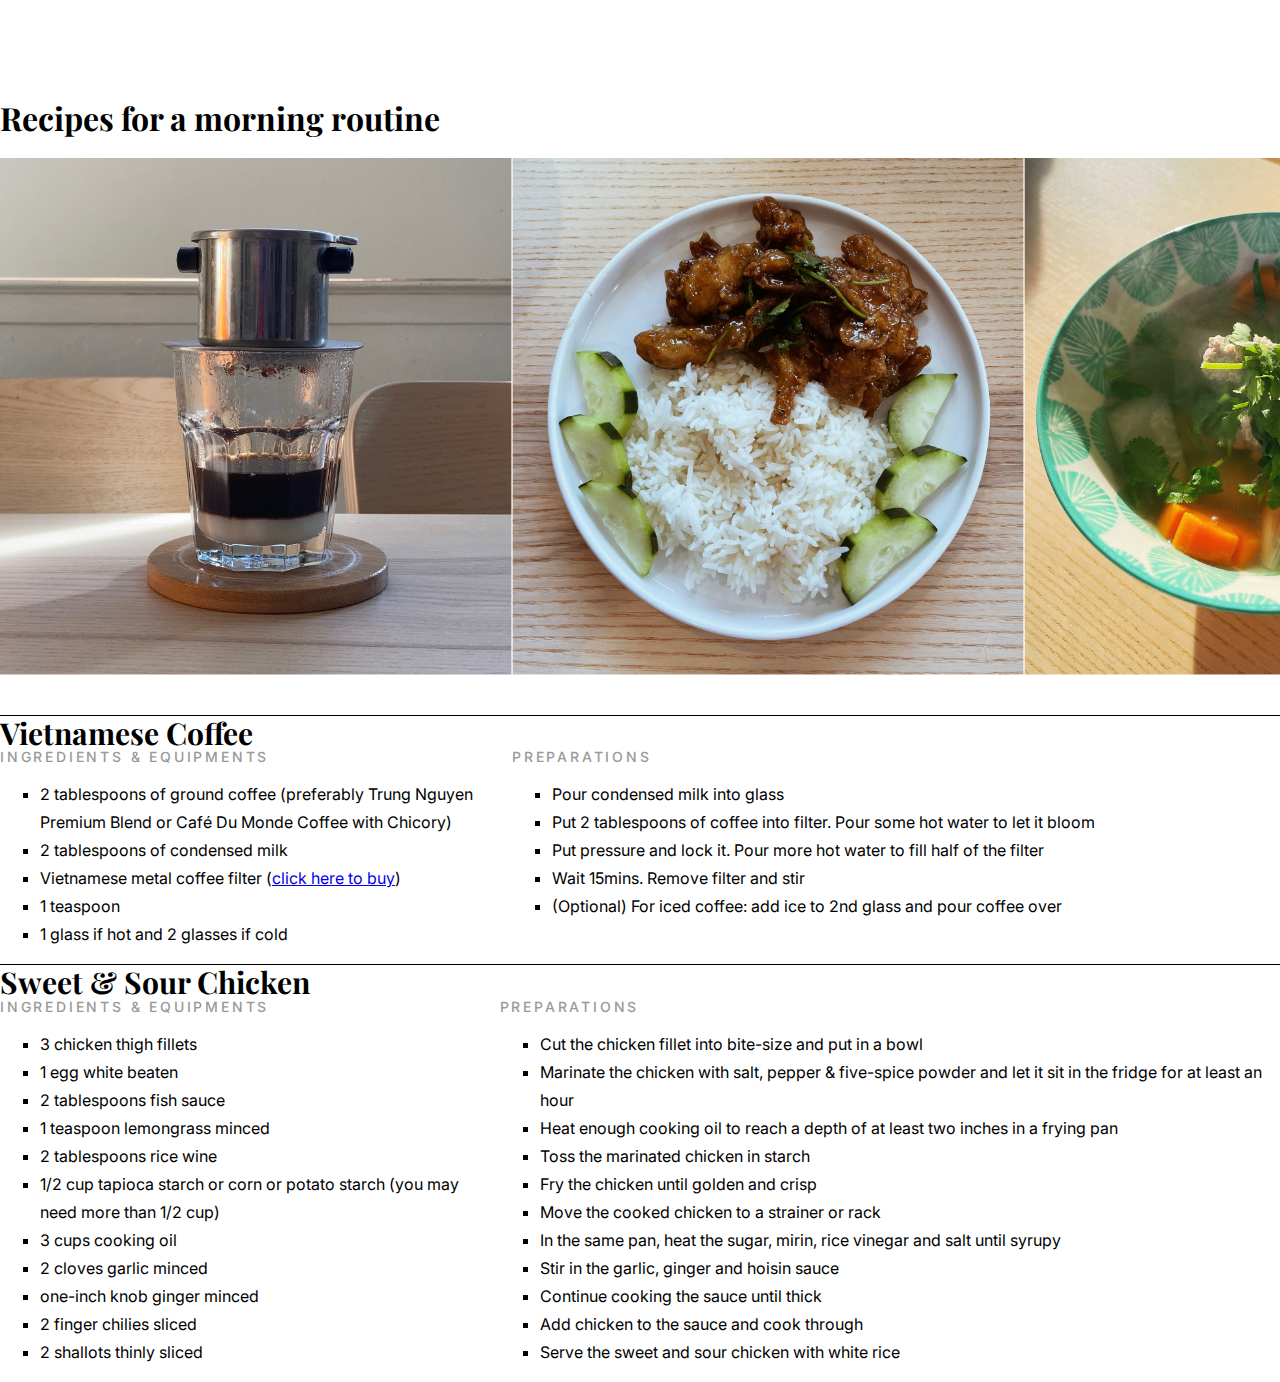
==== bui.ann/recipes/index.html @ 7e84c01c "added bui.ann folder" ====
<html lang="en">
<head>
    <meta charset="UTF-8">
    <meta http-equiv="X-UA-Compatible" content="IE=edge">
    <meta name="viewport" content="width=device-width, initial-scale=1.0">
    <title>M1/Recipes</title>
    <link rel="stylesheet" href="style.css">
    <link rel="stylesheet" href="normalize.css"/>
</head>
<body>
    <div class="headerWrapper">
        <h1>Recipes for a morning routine</h1>
            <div class="imagesWrapper">
                <img src="./images/v-1.jpg" alt="Vietnamese-Coffee-Filter-Vietnam-Authentic">
                <img src="./images/c-3.jpg" alt="Sweet-Sour-Chicken">
                <img src="./images/s-2.jpg" alt="Squash-Soup">
            </div>
    </div>

    <div class="bodyWrapper">
        <div class="firstRecipeWrapper">
            <h4 class="recipeTitle">Vietnamese Coffee</h4>
                <div class="stepsWrapper">
                    <div class="ingredientsWrapper">
                        <h5 class="stepsTitle">Ingredients & equipments</h5>
                        <ul class="ingredientsList">
                            <li>2 tablespoons of ground coffee (preferably Trung Nguyen Premium Blend or Café Du Monde Coffee with Chicory)</li>
                            <li>2 tablespoons of condensed milk</li>
                            <li>Vietnamese metal coffee filter (<a href="https://www.amazon.com/Vietnamese-Coffee-Filter-Vietnam-Authentic/dp/B07K3Q9FYW/ref=pd_lpo_79_t_2/147-5899762-2277642?_encoding=UTF8&pd_rd_i=B07K3Q9FYW&pd_rd_r=cd6ca549-2805-4271-8a11-a32852b49704&pd_rd_w=Ut9VC&pd_rd_wg=uOaaj&pf_rd_p=7b36d496-f366-4631-94d3-61b87b52511b&pf_rd_r=98XJFGK22X9PWTG6D9SR&psc=1&refRID=98XJFGK22X9PWTG6D9SR">click here to buy</a>)</li>
                            <li>1 teaspoon</li>
                            <li>1 glass if hot and 2 glasses if cold</li>
                        </ul>
                    </div>

                    <div class="prepWrapper">
                        <h5 class="stepsTitle">Preparations</h5>
                        <ul class="prepList">
                            <li>Pour condensed milk into glass</li>
                            <li>Put 2 tablespoons of coffee into filter. Pour some hot water to let it bloom</li>
                            <li>Put pressure and lock it. Pour more hot water to fill half of the filter</li>
                            <li>Wait 15mins. Remove filter and stir</li>
                            <li>(Optional) For iced coffee: add ice to 2nd glass and pour coffee over</li>
                        </ul>
                    </div>                   
                </div>
        </div>

        <div class="secondRecipeWrapper">
            <h4 class="recipeTitle">Sweet & Sour Chicken</h4>
                <div class="stepsWrapper">
                    <div class="ingredientsWrapper">
                        <h5 class="stepsTitle">Ingredients & equipments</h5>
                        <ul class="ingredientsList">
                            <li>3 chicken thigh fillets</li>
                            <li>1 egg white beaten</li>
                            <li>2 tablespoons fish sauce</li>
                            <li>1 teaspoon lemongrass minced</li>
                            <li>2 tablespoons rice wine</li>
                            <li>1/2 cup tapioca starch or corn or potato starch (you may need more than 1/2 cup)</li>
                            <li>3 cups cooking oil</li>
                            <li>2 cloves garlic minced</li>
                            <li>one-inch knob ginger minced</li>
                            <li>2 finger chilies sliced</li>
                            <li>2 shallots thinly sliced</li>
                        </ul>
                    </div>

                    <div class="prepWrapper">
                        <h5 class="stepsTitle">Preparations</h5>
                        <ul class="prepList">
                            <li>Cut the chicken fillet into bite-size and put in a bowl</li>
                            <li>Marinate the chicken with salt, pepper & five-spice powder and let it sit in the fridge for at least an hour </li>
                            <li>Heat enough cooking oil to reach a depth of at least two inches in a frying pan </li>
                            <li>Toss the marinated chicken in starch </li>
                            <li>Fry the chicken until golden and crisp </li>
                            <li>Move the cooked chicken to a strainer or rack</li>
                            <li>In the same pan, heat the sugar, mirin, rice vinegar and salt until syrupy</li>
                            <li>Stir in the garlic, ginger and hoisin sauce </li>
                            <li>Continue cooking the sauce until thick</li>
                            <li>Add chicken to the sauce and cook through </li>
                            <li>Serve the sweet and sour chicken with white rice </li>
                        </ul>
                    </div>                   
                </div>            
        </div>
    </div>
    
</body>
</html>
---- bui.ann/recipes/style.css ----
@import url('https://fonts.googleapis.com/css2?family=Playfair+Display:ital,wght@0,400;0,500;0,600;0,700;1,400;1,500&display=swap');
@import url('https://fonts.googleapis.com/css2?family=Inter:wght@100;200;300;400;500;600;700;800&family=Playfair+Display:ital,wght@0,400;0,500;0,600;0,700;1,400;1,500&display=swap');

.imagesWrapper {
    display: flex;
    align-content: space-between;
}

img {
    width: 40%;
}

.stepsWrapper {
    display: flex;
    /* max-width: 1080px;
    margin-left: auto;
    margin-right: auto; */
}

.ingredientsWrapper {
    width: 40%;
}

.headerWrapper {
    margin-top: 100px;
}

h1,h4,h5 {
    margin: 0;
}

h1 {
    font-family: 'Playfair Display', serif;
    font-size: 50px;
}

h4 {
    font-family: 'Playfair Display', serif;
    font-size: 30px;
}

h5 {
    font-family: 'Inter', sans-serif;
    color: #9A9A9A;
    font-weight: 500;
    font-size: 14px;
    line-height: 1em;
    letter-spacing: 0.2em;
    text-transform: uppercase;
}

ul li {
    list-style: square;
    font-family: 'Inter', sans-serif;
    font-weight: 400;
    line-height: 1.75em;
}

.firstRecipeWrapper {
    border: 1px black;
    border-bottom-style: solid;
    border-top-style: solid;
    margin-top: 40px;
}
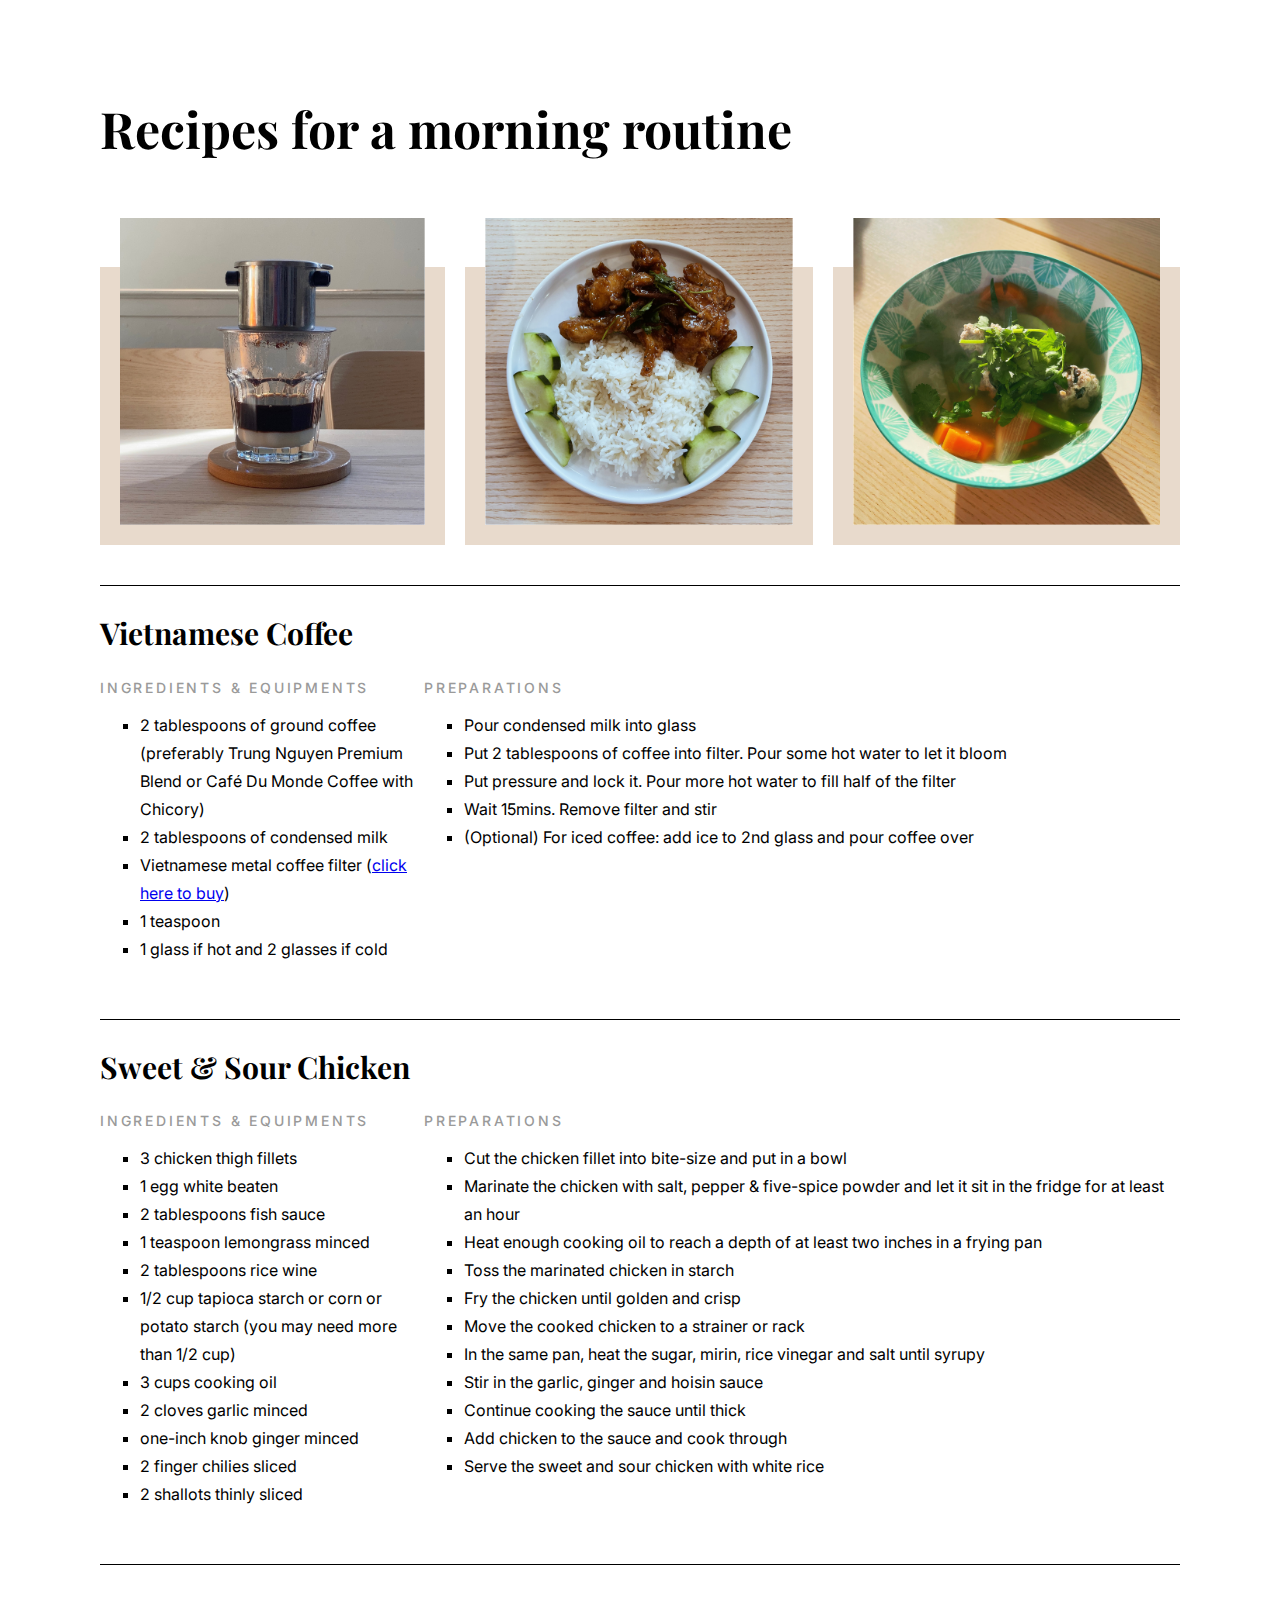
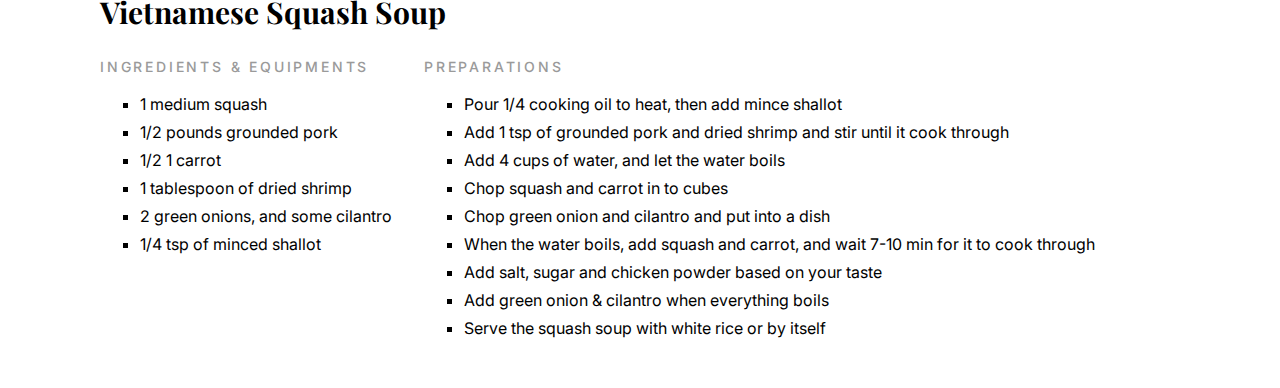
==== commit 7f1ffa91: "finish styling recipe website" ====
--- a/bui.ann/recipes/index.html
+++ b/bui.ann/recipes/index.html
@@ -8,17 +8,30 @@
     <link rel="stylesheet" href="normalize.css"/>
 </head>
 <body>
-    <div class="headerWrapper">
-        <h1>Recipes for a morning routine</h1>
-            <div class="imagesWrapper">
-                <img src="./images/v-1.jpg" alt="Vietnamese-Coffee-Filter-Vietnam-Authentic">
-                <img src="./images/c-3.jpg" alt="Sweet-Sour-Chicken">
-                <img src="./images/s-2.jpg" alt="Squash-Soup">
-            </div>
-    </div>
+    <div class="contentContainer">
+        <div class="headerWrapper">
+            <h1 class="title">Recipes for a morning routine</h1>
+                <div class="imagesWrapper">
+                    <div class="imagesContainer">
+                        <a href="#vietCoffee">
+                        <img src="./images/v-1.jpg" alt="Vietnamese-Coffee-Filter-Vietnam-Authentic">
+                        </a>
+                    </div>
+                    <div class="imagesContainer">
+                        <a href="#sweetSourChicken">
+                        <img src="./images/c-3.jpg" alt="Sweet-Sour-Chicken">
+                        </a>
+                    </div>
+                    <div class="imagesContainer">
+                        <a href="#squashSoup">
+                        <img src="./images/s-2.jpg" alt="Squash-Soup">
+                        </a>
+                    </div>
+                </div>
+        </div>
 
-    <div class="bodyWrapper">
-        <div class="firstRecipeWrapper">
+        <div class="bodyWrapper">
+        <div class="recipeWrapper" id="vietCoffee">
             <h4 class="recipeTitle">Vietnamese Coffee</h4>
                 <div class="stepsWrapper">
                     <div class="ingredientsWrapper">
@@ -45,7 +58,7 @@
                 </div>
         </div>
 
-        <div class="secondRecipeWrapper">
+        <div class="recipeWrapper" id="sweetSourChicken">
             <h4 class="recipeTitle">Sweet & Sour Chicken</h4>
                 <div class="stepsWrapper">
                     <div class="ingredientsWrapper">
@@ -81,9 +94,42 @@
                             <li>Serve the sweet and sour chicken with white rice </li>
                         </ul>
                     </div>                   
-                </div>            
+                </div> 
+            </div>           
         </div>
-    </div>
-    
+
+        <div class="recipeWrapper" id="squashSoup">
+            <h4 class="recipeTitle">Vietnamese Squash Soup</h4>
+                <div class="stepsWrapper">
+                    <div class="ingredientsWrapper">
+                        <h5 class="stepsTitle">Ingredients & equipments</h5>
+                        <ul class="ingredientsList">
+                            <li>1 medium squash </li>
+                            <li>1/2 pounds grounded pork </li>
+                            <li>1/2 1 carrot </li>
+                            <li>1 tablespoon of dried shrimp</li>
+                            <li>2 green onions, and some cilantro </li>
+                            <li>1/4 tsp of minced shallot </li>
+                        </ul>
+                    </div>
+
+                    <div class="prepWrapper">
+                        <h5 class="stepsTitle">Preparations</h5>
+                        <ul class="prepList">
+                            <li>Pour 1/4 cooking oil to heat, then add mince shallot </li>
+                            <li>Add 1 tsp of grounded pork and dried shrimp and stir until it cook through</li>
+                            <li>Add 4 cups of water, and let the water boils</li>
+                            <li>Chop squash and carrot in to cubes </li>
+                            <li>Chop green onion and cilantro and put into a dish</li>
+                            <li>When the water boils, add squash and carrot, and wait 7-10 min for it to cook through</li>
+                            <li>Add salt, sugar and chicken powder based on your taste</li>
+                            <li>Add green onion & cilantro when everything boils </li>
+                            <li>Serve the squash soup with white rice or by itself</li>
+                        </ul>
+                    </div>                   
+                </div>
+        </div>
+        </div>
+</div>
 </body>
 </html>--- a/bui.ann/recipes/style.css
+++ b/bui.ann/recipes/style.css
@@ -1,20 +1,47 @@
 @import url('https://fonts.googleapis.com/css2?family=Playfair+Display:ital,wght@0,400;0,500;0,600;0,700;1,400;1,500&display=swap');
 @import url('https://fonts.googleapis.com/css2?family=Inter:wght@100;200;300;400;500;600;700;800&family=Playfair+Display:ital,wght@0,400;0,500;0,600;0,700;1,400;1,500&display=swap');
+
+
+.contentContainer {
+    max-width: 1080px;
+    margin-left: auto;
+    margin-right: auto;
+}
 
 .imagesWrapper {
     display: flex;
     align-content: space-between;
+    position: relative;
 }
 
 img {
-    width: 40%;
+    width: 100%;
 }
+
+.imagesContainer {
+    padding: 20px;
+    position: relative;
+}
+
+.imagesContainer + .imagesContainer {
+    margin-left: 20px;
+}
+
+.imagesContainer::after {
+    content: '';
+    position: absolute;
+    height: 80%;
+    width: 100%;
+    bottom: 0;
+    left: 0;
+    background-color: #E8DACC;
+    z-index: -1;
+}
+
 
 .stepsWrapper {
     display: flex;
-    /* max-width: 1080px;
-    margin-left: auto;
-    margin-right: auto; */
+    margin-bottom: 30px;
 }
 
 .ingredientsWrapper {
@@ -29,17 +56,20 @@
     margin: 0;
 }
 
-h1 {
+.title {
     font-family: 'Playfair Display', serif;
     font-size: 50px;
+    margin-bottom: 40px;
 }
 
-h4 {
+.recipeTitle {
     font-family: 'Playfair Display', serif;
     font-size: 30px;
+    margin-top: 30px;
+    margin-bottom: 30px;
 }
 
-h5 {
+.stepsTitle {
     font-family: 'Inter', sans-serif;
     color: #9A9A9A;
     font-weight: 500;
@@ -56,13 +86,18 @@
     line-height: 1.75em;
 }
 
-.firstRecipeWrapper {
+.recipeWrapper {
     border: 1px black;
-    border-bottom-style: solid;
     border-top-style: solid;
     margin-top: 40px;
 }
 
+.ingredientsWrapper {
+    flex-basis: 30%;
+}
+
+.prepWrapper {
+    flex-basis: 70%;
+}
 
 
-
